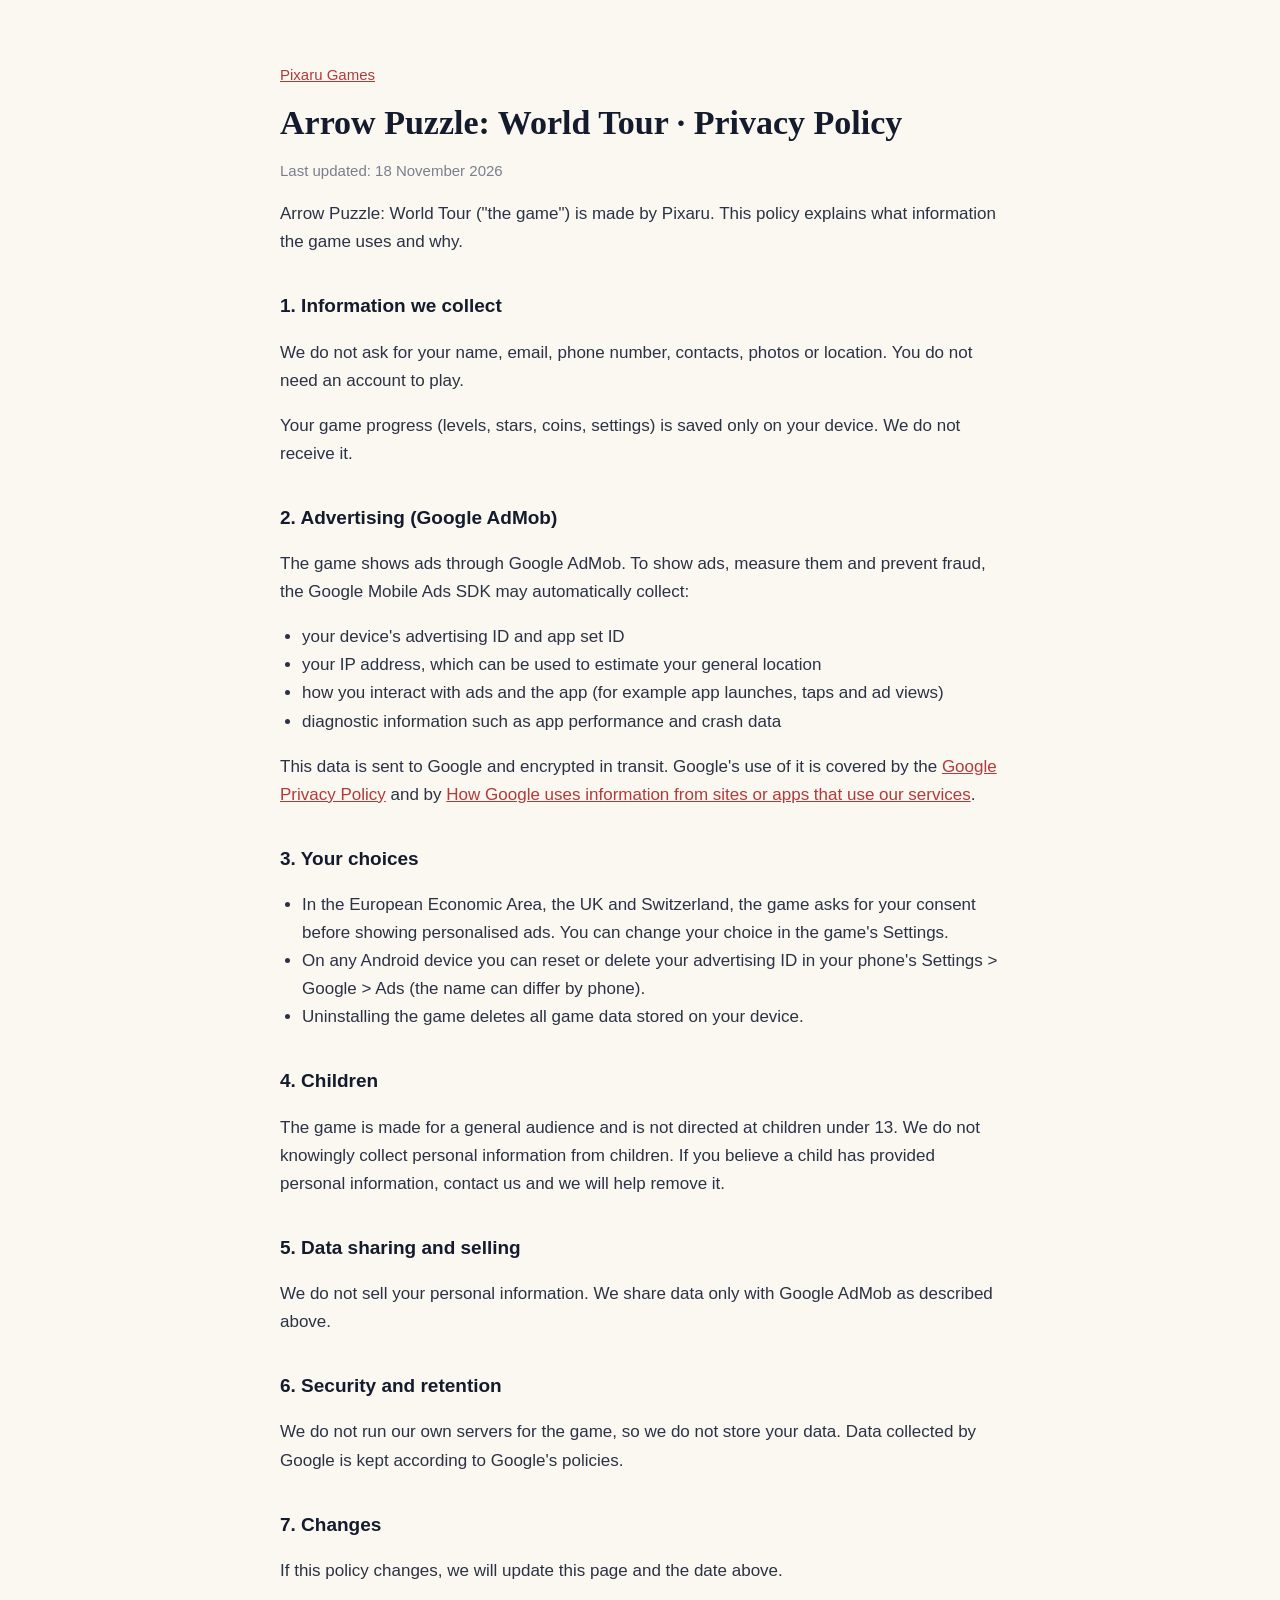
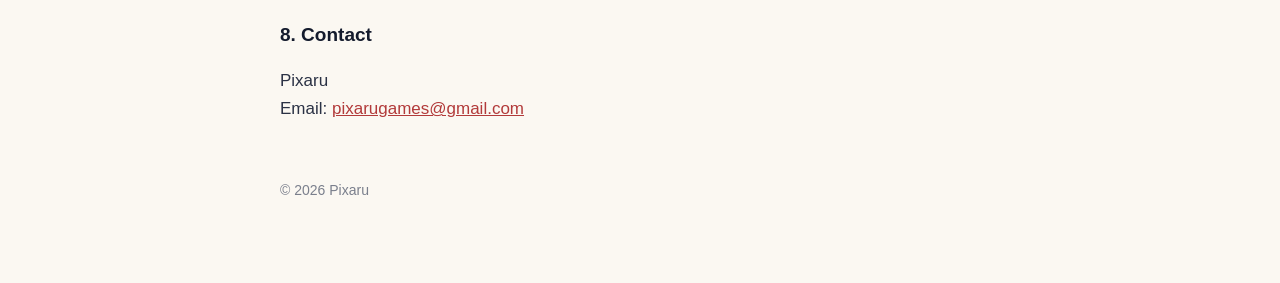
==== index.html @ 0628cfa5 "Add files via upload" ====
<!DOCTYPE html><html lang="en"><head><meta charset="utf-8"><meta name="viewport" content="width=device-width,initial-scale=1">
<title>Privacy Policy · Arrow Puzzle: World Tour</title><style>body{margin:0;background:#FBF8F2;color:#141B2D;font:17px/1.65 -apple-system,"Segoe UI",Roboto,Arial,sans-serif}main{max-width:720px;margin:0 auto;padding:48px 22px 80px}h1{font:600 34px/1.2 Georgia,serif;margin:0 0 6px}h2{font-size:19px;margin:34px 0 8px}p,li{color:#2B3245}.muted{color:#7A7F8C;font-size:15px}a{color:#B23A3A}ul{padding-left:22px}.card{border:1px solid #E4DCCB;border-radius:14px;padding:18px 20px;margin:14px 0;background:#fff}.card h2{margin:0 0 4px}footer{margin-top:56px;font-size:14px;color:#7A7F8C}</style></head><body><main>
<p class="muted"><a href="../../">Pixaru Games</a></p>
<h1>Arrow Puzzle: World Tour · Privacy Policy</h1><p class="muted">Last updated: 18 November 2026</p>
<p>Arrow Puzzle: World Tour ("the game") is made by Pixaru. This policy explains what information the game uses and why.</p>
<h2>1. Information we collect</h2>
<p>We do not ask for your name, email, phone number, contacts, photos or location. You do not need an account to play.</p>
<p>Your game progress (levels, stars, coins, settings) is saved only on your device. We do not receive it.</p>
<h2>2. Advertising (Google AdMob)</h2>
<p>The game shows ads through Google AdMob. To show ads, measure them and prevent fraud, the Google Mobile Ads SDK may automatically collect:</p>
<ul><li>your device's advertising ID and app set ID</li><li>your IP address, which can be used to estimate your general location</li><li>how you interact with ads and the app (for example app launches, taps and ad views)</li><li>diagnostic information such as app performance and crash data</li></ul>
<p>This data is sent to Google and encrypted in transit. Google's use of it is covered by the <a href="https://policies.google.com/privacy">Google Privacy Policy</a> and by <a href="https://policies.google.com/technologies/partner-sites">How Google uses information from sites or apps that use our services</a>.</p>
<h2>3. Your choices</h2>
<ul><li>In the European Economic Area, the UK and Switzerland, the game asks for your consent before showing personalised ads. You can change your choice in the game's Settings.</li>
<li>On any Android device you can reset or delete your advertising ID in your phone's Settings &gt; Google &gt; Ads (the name can differ by phone).</li>
<li>Uninstalling the game deletes all game data stored on your device.</li></ul>
<h2>4. Children</h2>
<p>The game is made for a general audience and is not directed at children under 13. We do not knowingly collect personal information from children. If you believe a child has provided personal information, contact us and we will help remove it.</p>
<h2>5. Data sharing and selling</h2>
<p>We do not sell your personal information. We share data only with Google AdMob as described above.</p>
<h2>6. Security and retention</h2>
<p>We do not run our own servers for the game, so we do not store your data. Data collected by Google is kept according to Google's policies.</p>
<h2>7. Changes</h2>
<p>If this policy changes, we will update this page and the date above.</p>
<h2>8. Contact</h2>
<p>Pixaru<br>Email: <a href="mailto:pixarugames@gmail.com">pixarugames@gmail.com</a></p>
<footer>© 2026 Pixaru</footer></main></body></html>
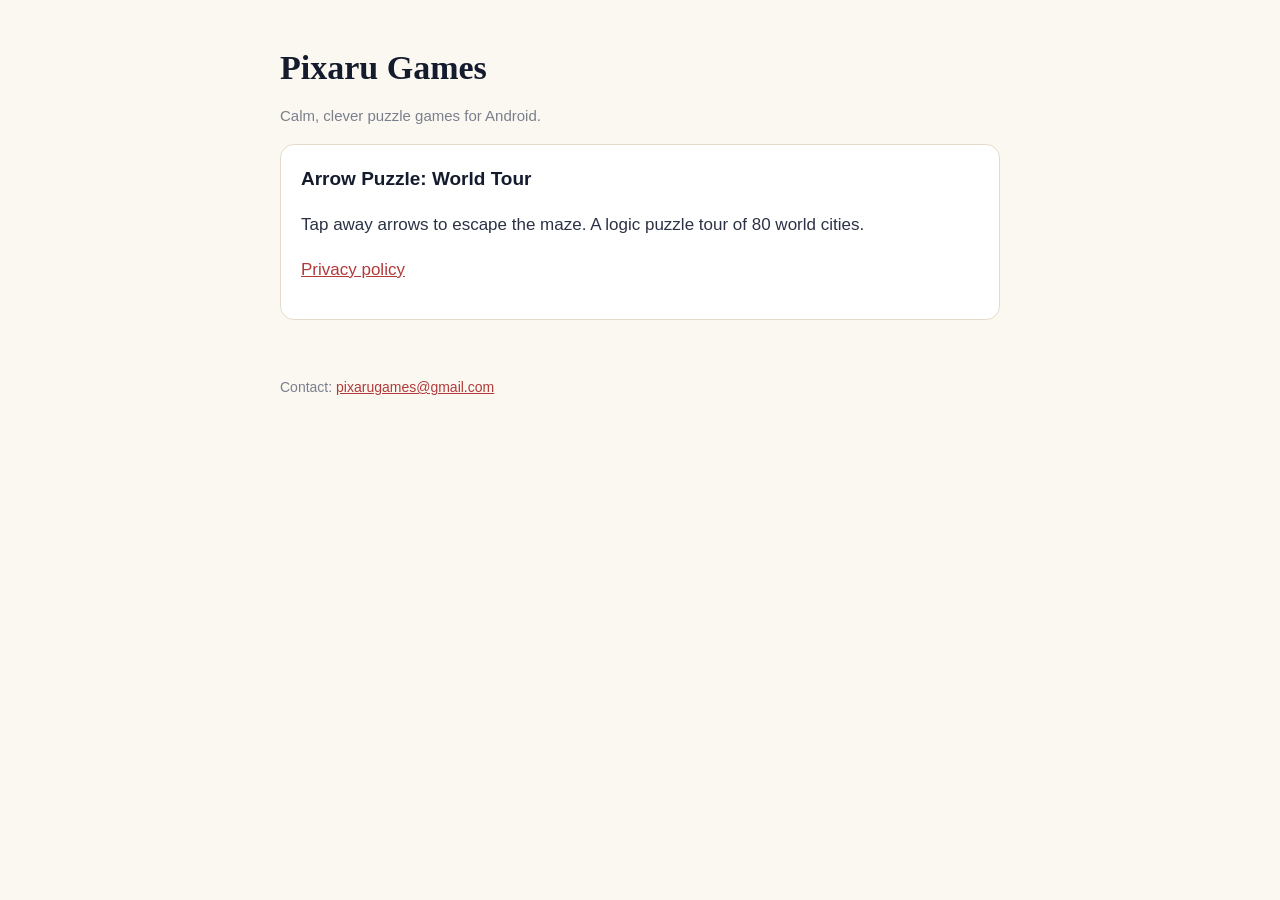
==== commit e1973ff2: "Revise index.html for SEO and content structure Updated the title and added a meta description for S" ====
--- a/index.html
+++ b/index.html
@@ -1,27 +1,6 @@
 <!DOCTYPE html><html lang="en"><head><meta charset="utf-8"><meta name="viewport" content="width=device-width,initial-scale=1">
-<title>Privacy Policy · Arrow Puzzle: World Tour</title><style>body{margin:0;background:#FBF8F2;color:#141B2D;font:17px/1.65 -apple-system,"Segoe UI",Roboto,Arial,sans-serif}main{max-width:720px;margin:0 auto;padding:48px 22px 80px}h1{font:600 34px/1.2 Georgia,serif;margin:0 0 6px}h2{font-size:19px;margin:34px 0 8px}p,li{color:#2B3245}.muted{color:#7A7F8C;font-size:15px}a{color:#B23A3A}ul{padding-left:22px}.card{border:1px solid #E4DCCB;border-radius:14px;padding:18px 20px;margin:14px 0;background:#fff}.card h2{margin:0 0 4px}footer{margin-top:56px;font-size:14px;color:#7A7F8C}</style></head><body><main>
-<p class="muted"><a href="../../">Pixaru Games</a></p>
-<h1>Arrow Puzzle: World Tour · Privacy Policy</h1><p class="muted">Last updated: 18 November 2026</p>
-<p>Arrow Puzzle: World Tour ("the game") is made by Pixaru. This policy explains what information the game uses and why.</p>
-<h2>1. Information we collect</h2>
-<p>We do not ask for your name, email, phone number, contacts, photos or location. You do not need an account to play.</p>
-<p>Your game progress (levels, stars, coins, settings) is saved only on your device. We do not receive it.</p>
-<h2>2. Advertising (Google AdMob)</h2>
-<p>The game shows ads through Google AdMob. To show ads, measure them and prevent fraud, the Google Mobile Ads SDK may automatically collect:</p>
-<ul><li>your device's advertising ID and app set ID</li><li>your IP address, which can be used to estimate your general location</li><li>how you interact with ads and the app (for example app launches, taps and ad views)</li><li>diagnostic information such as app performance and crash data</li></ul>
-<p>This data is sent to Google and encrypted in transit. Google's use of it is covered by the <a href="https://policies.google.com/privacy">Google Privacy Policy</a> and by <a href="https://policies.google.com/technologies/partner-sites">How Google uses information from sites or apps that use our services</a>.</p>
-<h2>3. Your choices</h2>
-<ul><li>In the European Economic Area, the UK and Switzerland, the game asks for your consent before showing personalised ads. You can change your choice in the game's Settings.</li>
-<li>On any Android device you can reset or delete your advertising ID in your phone's Settings &gt; Google &gt; Ads (the name can differ by phone).</li>
-<li>Uninstalling the game deletes all game data stored on your device.</li></ul>
-<h2>4. Children</h2>
-<p>The game is made for a general audience and is not directed at children under 13. We do not knowingly collect personal information from children. If you believe a child has provided personal information, contact us and we will help remove it.</p>
-<h2>5. Data sharing and selling</h2>
-<p>We do not sell your personal information. We share data only with Google AdMob as described above.</p>
-<h2>6. Security and retention</h2>
-<p>We do not run our own servers for the game, so we do not store your data. Data collected by Google is kept according to Google's policies.</p>
-<h2>7. Changes</h2>
-<p>If this policy changes, we will update this page and the date above.</p>
-<h2>8. Contact</h2>
-<p>Pixaru<br>Email: <a href="mailto:pixarugames@gmail.com">pixarugames@gmail.com</a></p>
-<footer>© 2026 Pixaru</footer></main></body></html>
+<title>Pixaru Games</title><meta name="description" content="Pixaru makes calm, clever puzzle games for Android."><style>body{margin:0;background:#FBF8F2;color:#141B2D;font:17px/1.65 -apple-system,"Segoe UI",Roboto,Arial,sans-serif}main{max-width:720px;margin:0 auto;padding:48px 22px 80px}h1{font:600 34px/1.2 Georgia,serif;margin:0 0 6px}h2{font-size:19px;margin:34px 0 8px}p,li{color:#2B3245}.muted{color:#7A7F8C;font-size:15px}a{color:#B23A3A}ul{padding-left:22px}.card{border:1px solid #E4DCCB;border-radius:14px;padding:18px 20px;margin:14px 0;background:#fff}.card h2{margin:0 0 4px}footer{margin-top:56px;font-size:14px;color:#7A7F8C}</style></head><body><main>
+<h1>Pixaru Games</h1><p class="muted">Calm, clever puzzle games for Android.</p>
+<div class="card"><h2>Arrow Puzzle: World Tour</h2><p>Tap away arrows to escape the maze. A logic puzzle tour of 80 world cities.</p>
+<p><a href="arrow-puzzle/privacy/">Privacy policy</a></p></div>
+<footer>Contact: <a href="mailto:pixarugames@gmail.com">pixarugames@gmail.com</a></footer></main></body></html>
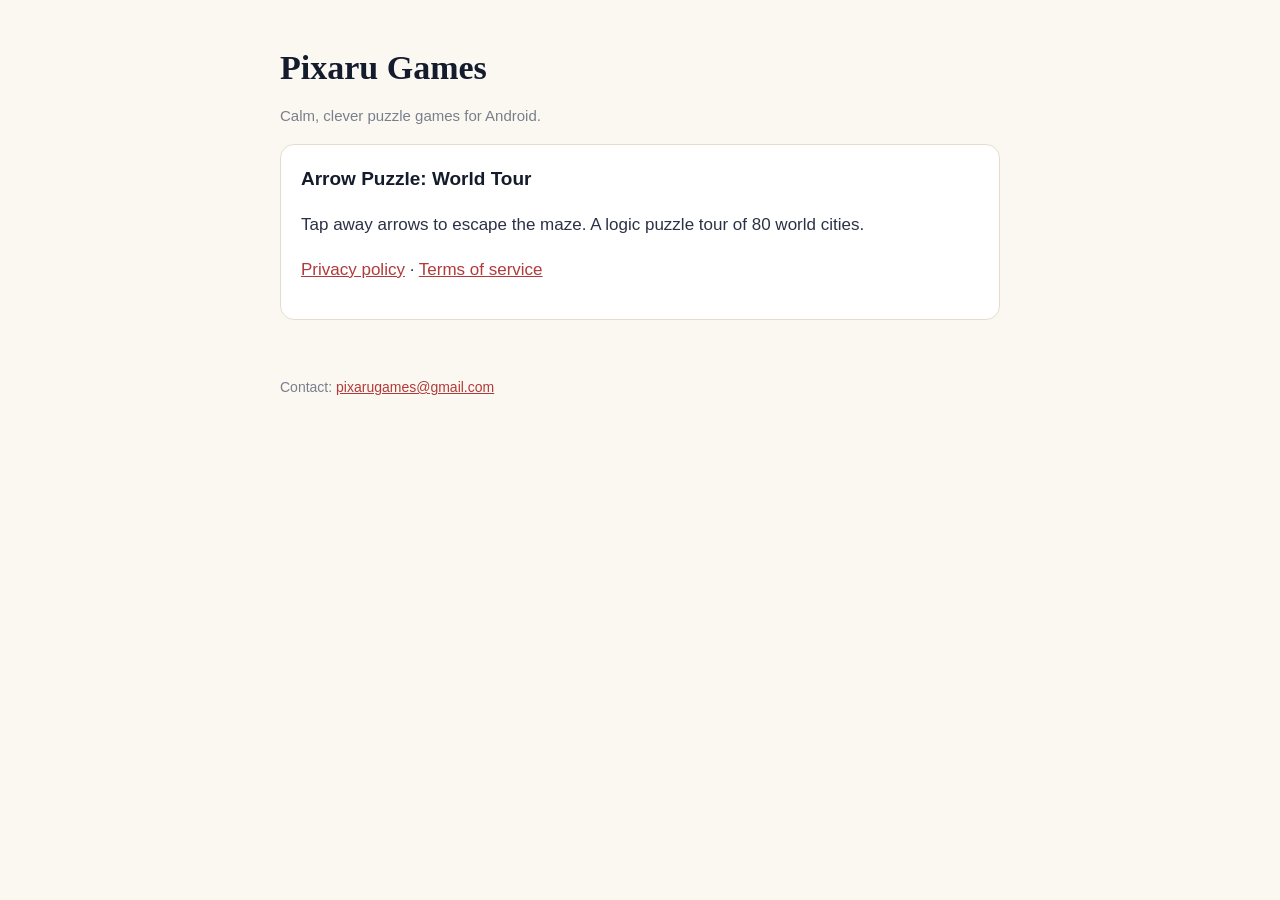
==== commit b54b90a8: "Include terms of service link in index.html Added terms of service link alongside privacy policy." ====
--- a/index.html
+++ b/index.html
@@ -2,5 +2,5 @@
 <title>Pixaru Games</title><meta name="description" content="Pixaru makes calm, clever puzzle games for Android."><style>body{margin:0;background:#FBF8F2;color:#141B2D;font:17px/1.65 -apple-system,"Segoe UI",Roboto,Arial,sans-serif}main{max-width:720px;margin:0 auto;padding:48px 22px 80px}h1{font:600 34px/1.2 Georgia,serif;margin:0 0 6px}h2{font-size:19px;margin:34px 0 8px}p,li{color:#2B3245}.muted{color:#7A7F8C;font-size:15px}a{color:#B23A3A}ul{padding-left:22px}.card{border:1px solid #E4DCCB;border-radius:14px;padding:18px 20px;margin:14px 0;background:#fff}.card h2{margin:0 0 4px}footer{margin-top:56px;font-size:14px;color:#7A7F8C}</style></head><body><main>
 <h1>Pixaru Games</h1><p class="muted">Calm, clever puzzle games for Android.</p>
 <div class="card"><h2>Arrow Puzzle: World Tour</h2><p>Tap away arrows to escape the maze. A logic puzzle tour of 80 world cities.</p>
-<p><a href="arrow-puzzle/privacy/">Privacy policy</a></p></div>
+<p><a href="arrow-puzzle/privacy/">Privacy policy</a> · <a href="arrow-puzzle/terms/">Terms of service</a></p></div>
 <footer>Contact: <a href="mailto:pixarugames@gmail.com">pixarugames@gmail.com</a></footer></main></body></html>
